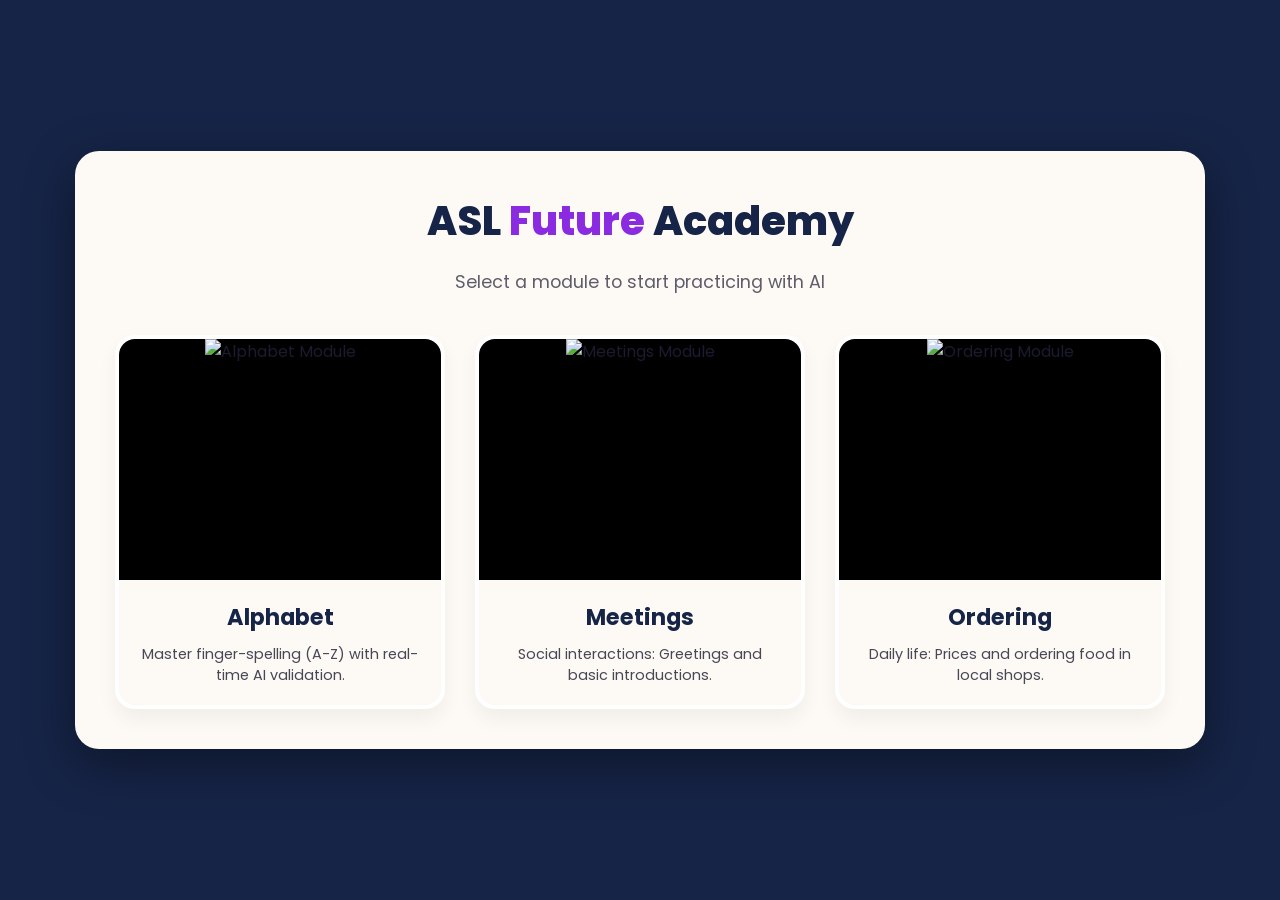
==== index.html @ 1ded5c3a "Refactor index.html for layout and content updates" ====
<!DOCTYPE html>
<html lang="en">
<head>
    <meta charset="UTF-8">
    <meta name="viewport" content="width=device-width, initial-scale=1.0">
    <title>ASL Future Academy - Home</title>
    <link href="https://fonts.googleapis.com/css2?family=Poppins:wght@300;600;800&display=swap" rel="stylesheet">
    <style>
        :root {
            --main-blue: #162447;
            --electric-violet: #8a2be2;
            --bg-beige: #fdfaf5;
            --text-dark: #1b1b2f;
            --white: #ffffff;
        }

        body {
            margin: 0;
            font-family: 'Poppins', sans-serif;
            background-color: var(--main-blue);
            display: flex;
            justify-content: center;
            align-items: center;
            min-height: 100vh;
        }

        .app-container {
            width: 95%;
            max-width: 1050px;
            background: var(--bg-beige);
            border-radius: 24px;
            padding: 40px;
            box-shadow: 0 15px 50px rgba(0,0,0,0.4);
            text-align: center;
        }

        .logo { font-size: 2.5rem; font-weight: 800; color: var(--main-blue); margin-bottom: 5px; }
        .logo .highlight { color: var(--electric-violet); }
        .subtitle { color: var(--text-dark); opacity: 0.7; margin-bottom: 40px; font-size: 1.1rem; }

        /* Grille des modules */
        .modules-grid {
            display: grid;
            grid-template-columns: repeat(auto-fit, minmax(300px, 1fr));
            gap: 30px;
            justify-content: center;
        }

        .module-card {
            background: var(--white);
            border-radius: 20px;
            overflow: hidden;
            text-decoration: none;
            color: var(--text-dark);
            box-shadow: 0 10px 20px rgba(0,0,0,0.05);
            transition: all 0.3s ease;
            border: 4px solid var(--white); /* Pour la cohérence avec le cadre caméra */
            display: block;
        }

        .module-card:hover {
            transform: translateY(-10px);
            border-color: var(--electric-violet);
            box-shadow: 0 15px 30px rgba(138, 43, 226, 0.2);
        }

        /* Cadre photo avec le même ratio 4:3 que ta caméra */
        .image-container {
            width: 100%;
            aspect-ratio: 4/3; 
            overflow: hidden;
            background: #000; /* Fond noir comme la vidéo en chargement */
            position: relative;
        }

        .image-container img {
            width: 100%;
            height: 100%;
            object-fit: cover;
            transition: transform 0.5s ease;
        }

        .card-content { 
            padding: 20px; 
            background: var(--bg-beige); /* Fond beige pour la partie texte interne */
        }
        
        .card-content h2 { margin: 0 0 10px 0; font-size: 1.4rem; color: var(--main-blue); }
        .card-content p { margin: 0; font-size: 0.9rem; opacity: 0.8; line-height: 1.4; }

        @media (max-width: 600px) { .modules-grid { grid-template-columns: 1fr; } }
    </style>
</head>
<body>

    <div class="app-container">
        <div class="logo">ASL <span class="highlight">Future</span> Academy</div>
        <p class="subtitle">Select a module to start practicing with AI</p>

        <div class="modules-grid">
            <a href="alphabet.html" style="text-decoration: none;">
                <div class="module-card">
                    <div class="image-container">
                        <img src="images/alphabet_preview.jpg" alt="Alphabet Module">
                    </div>
                    <div class="card-content">
                        <h2>Alphabet</h2>
                        <p>Master finger-spelling (A-Z) with real-time AI validation.</p>
                    </div>
                </div>
            </a>

            <a href="meetings.html" style="text-decoration: none;">
                <div class="module-card">
                    <div class="image-container">
                        <img src="images/meetings_preview.jpg" alt="Meetings Module">
                    </div>
                    <div class="card-content">
                        <h2>Meetings</h2>
                        <p>Social interactions: Greetings and basic introductions.</p>
                    </div>
                </div>
            </a>

            <a href="ordering.html" style="text-decoration: none;">
                <div class="module-card">
                    <div class="image-container">
                        <img src="images/ordering_preview.jpg" alt="Ordering Module">
                    </div>
                    <div class="card-content">
                        <h2>Ordering</h2>
                        <p>Daily life: Prices and ordering food in local shops.</p>
                    </div>
                </div>
            </a>
        </div>
    </div>

</body>
</html>
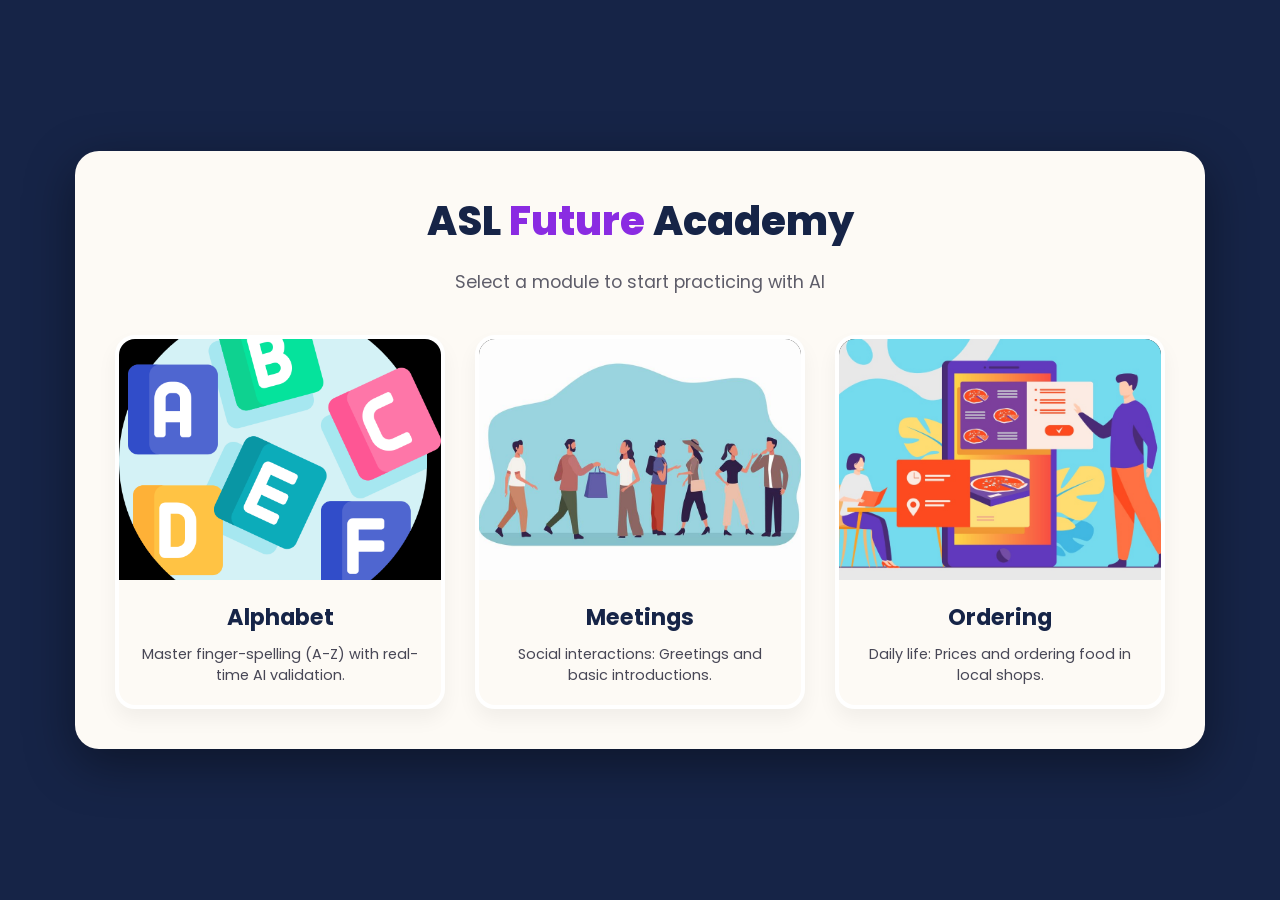
==== commit f1f58cc2: "Update index.html" ====
--- a/index.html
+++ b/index.html
@@ -110,7 +110,7 @@
                 </div>
             </a>
 
-            <a href="meetings.html" style="text-decoration: none;">
+            <a href="greetings.html" style="text-decoration: none;">
                 <div class="module-card">
                     <div class="image-container">
                         <img src="images/meetings_preview.jpg" alt="Meetings Module">
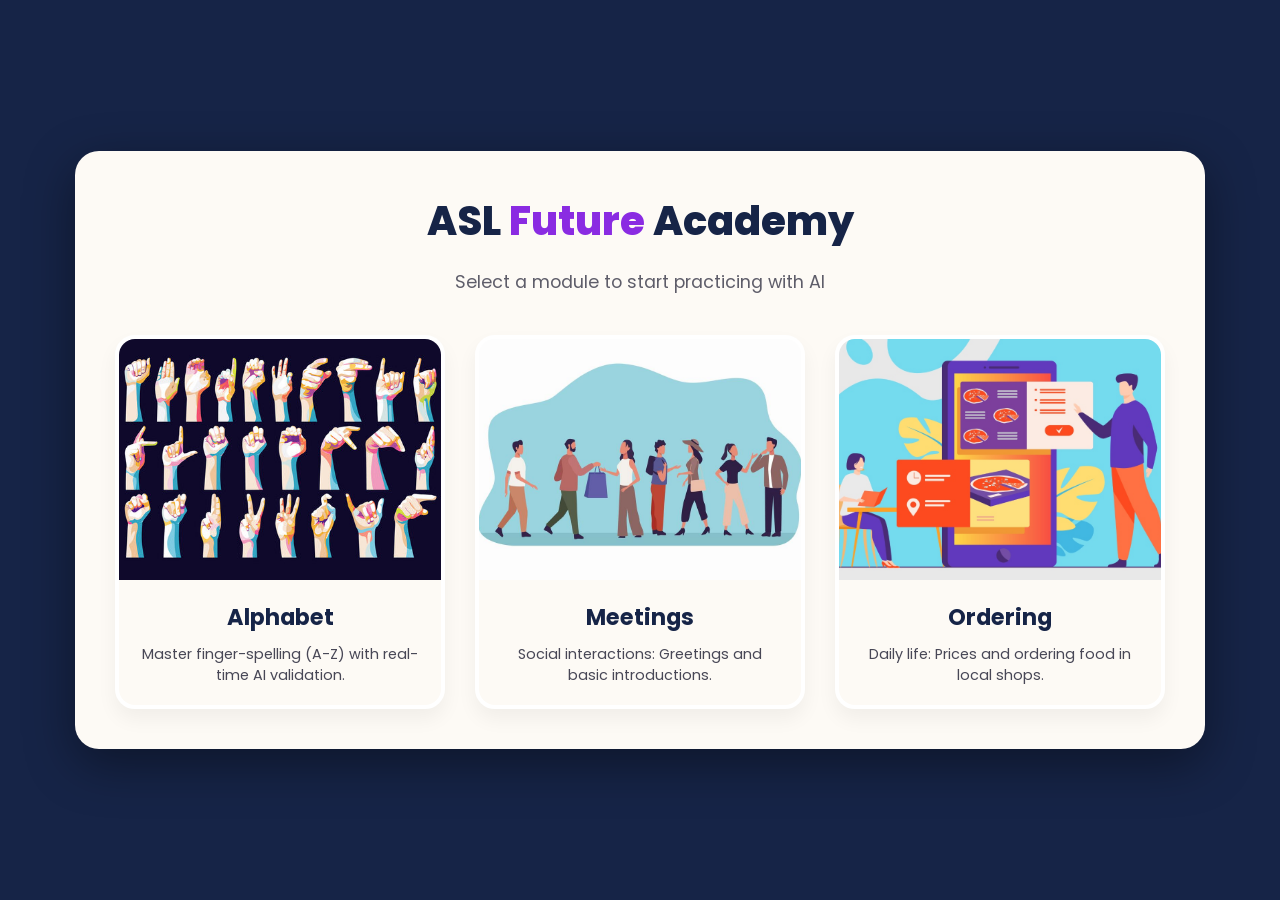
==== commit cb2d1730: "Change link from order.html to ordering.html" ====
(no text change in the page or its own stylesheets)
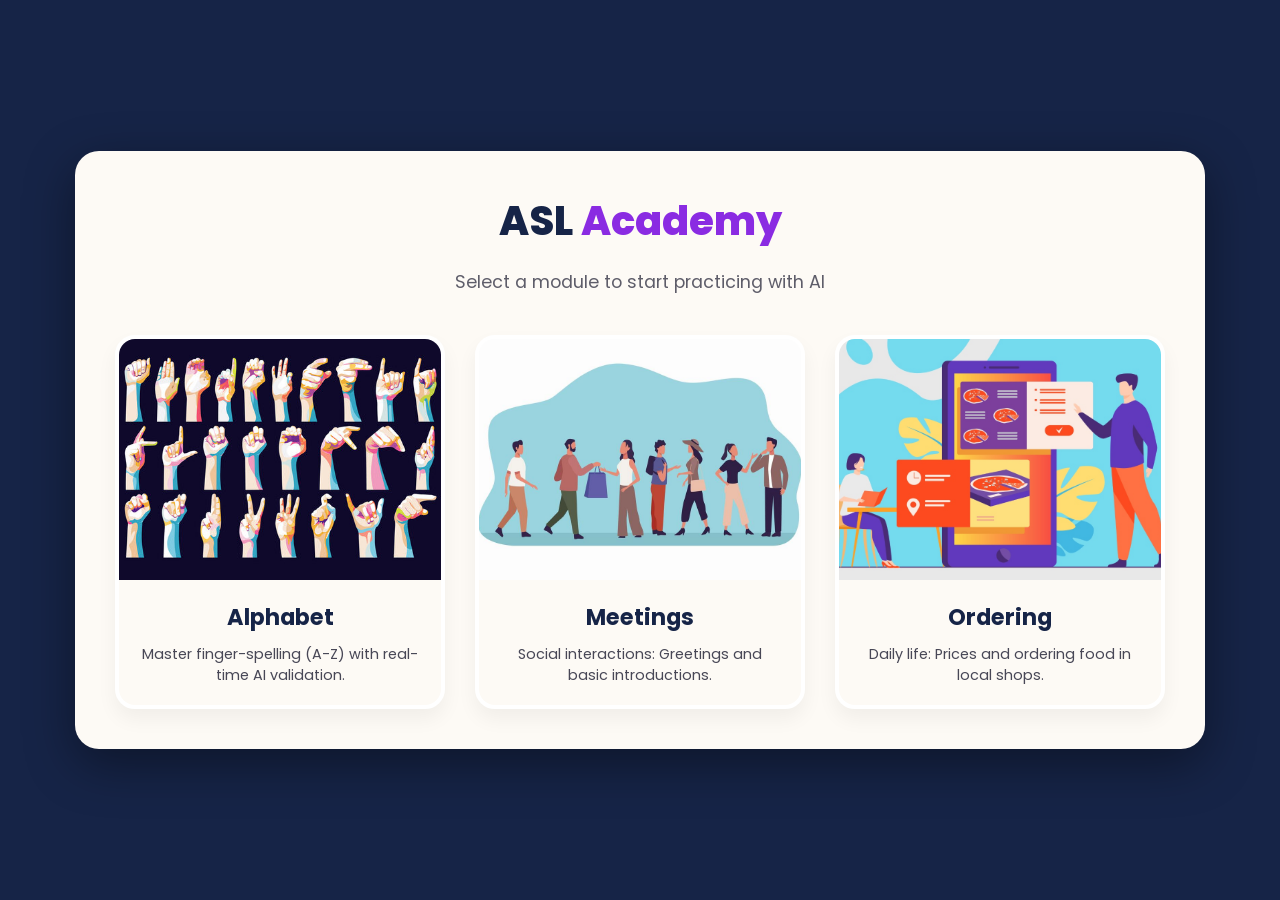
==== commit c2e3dcb8: "Update index.html" ====
--- a/index.html
+++ b/index.html
@@ -3,7 +3,7 @@
 <head>
     <meta charset="UTF-8">
     <meta name="viewport" content="width=device-width, initial-scale=1.0">
-    <title>ASL Future Academy - Home</title>
+    <title>ASL Academy - Home</title>
     <link href="https://fonts.googleapis.com/css2?family=Poppins:wght@300;600;800&display=swap" rel="stylesheet">
     <style>
         :root {
@@ -94,7 +94,7 @@
 <body>
 
     <div class="app-container">
-        <div class="logo">ASL <span class="highlight">Future</span> Academy</div>
+        <div class="logo">ASL <span class="highlight">Academy</span> </div>
         <p class="subtitle">Select a module to start practicing with AI</p>
 
         <div class="modules-grid">
@@ -110,7 +110,7 @@
                 </div>
             </a>
 
-            <a href="greetings.html" style="text-decoration: none;">
+            <a href="meetings.html" style="text-decoration: none;">
                 <div class="module-card">
                     <div class="image-container">
                         <img src="images/meetings_preview.jpg" alt="Meetings Module">
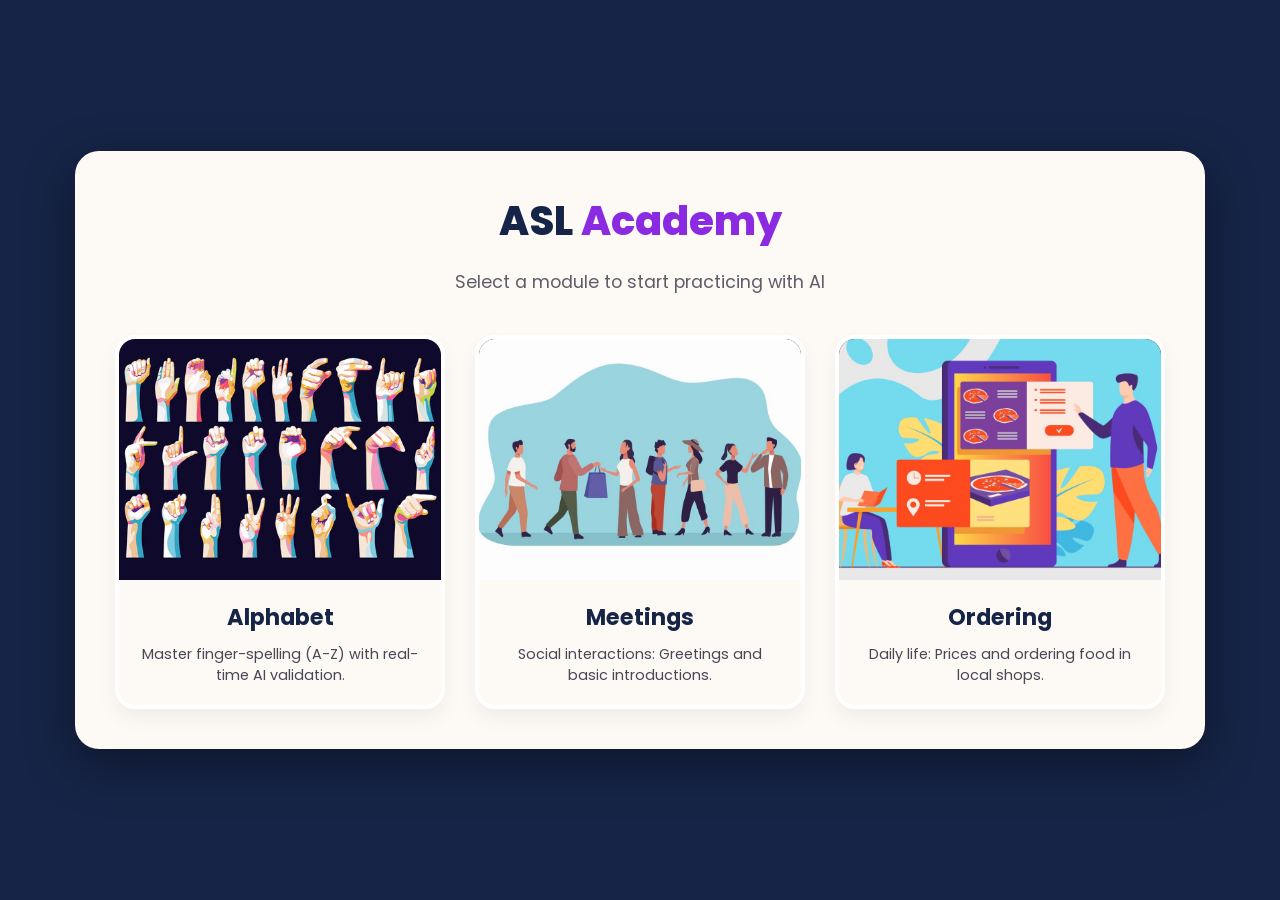
==== commit 1ac2cd91: "Update index.html" ====
--- a/index.html
+++ b/index.html
@@ -54,7 +54,7 @@
             color: var(--text-dark);
             box-shadow: 0 10px 20px rgba(0,0,0,0.05);
             transition: all 0.3s ease;
-            border: 4px solid var(--white); /* Pour la cohérence avec le cadre caméra */
+            border: 4px solid var(--white);
             display: block;
         }
 
@@ -64,12 +64,11 @@
             box-shadow: 0 15px 30px rgba(138, 43, 226, 0.2);
         }
 
-        /* Cadre photo avec le même ratio 4:3 que ta caméra */
         .image-container {
             width: 100%;
             aspect-ratio: 4/3; 
             overflow: hidden;
-            background: #000; /* Fond noir comme la vidéo en chargement */
+            background: #000;
             position: relative;
         }
 
@@ -82,7 +81,7 @@
 
         .card-content { 
             padding: 20px; 
-            background: var(--bg-beige); /* Fond beige pour la partie texte interne */
+            background: var(--bg-beige);
         }
         
         .card-content h2 { margin: 0 0 10px 0; font-size: 1.4rem; color: var(--main-blue); }
